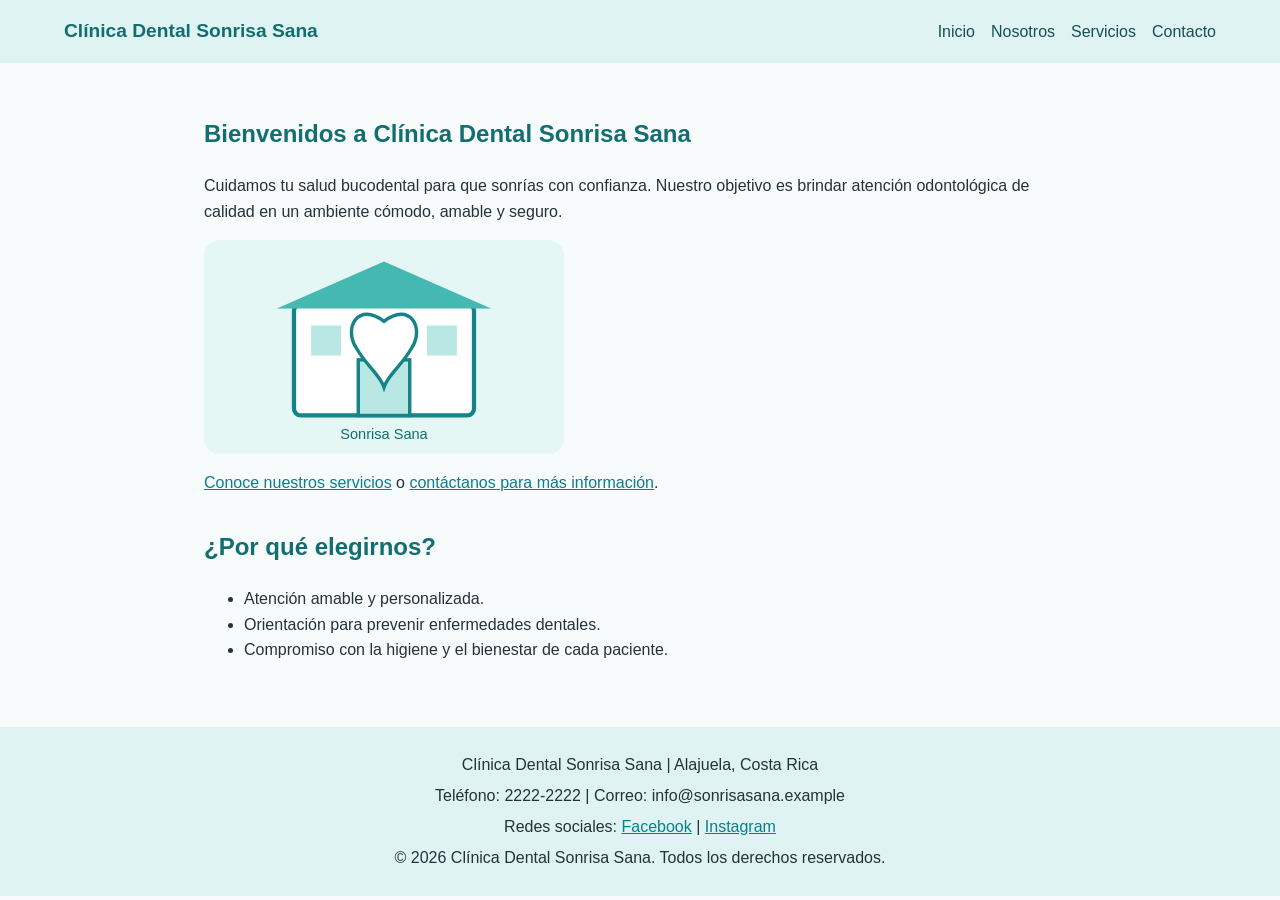
==== index.html @ 0c7095a7 "Subir estructura completa" ====
<!DOCTYPE html>
<html lang="es">
<head>
  <meta charset="UTF-8">
  <meta name="viewport" content="width=device-width, initial-scale=1.0">
  <title>Inicio | Clínica Dental Sonrisa Sana</title>
  <link rel="stylesheet" href="css/estilos.css">
</head>
<body>
  <header class="encabezado">
    <a class="logo" href="index.html">Clínica Dental Sonrisa Sana</a>
    <button class="boton-menu" type="button" aria-label="Abrir menú" aria-expanded="false">
      <span></span><span></span><span></span>
    </button>
    <nav class="menu-principal" aria-label="Menú principal">
      <ul>
        <li><a href="index.html">Inicio</a></li>
        <li><a href="nosotros.html">Nosotros</a></li>
        <li><a href="servicios.html">Servicios</a></li>
        <li><a href="contacto.html">Contacto</a></li>
      </ul>
    </nav>
  </header>

  <main>
    <section class="presentacion">
      <h1>Bienvenidos a Clínica Dental Sonrisa Sana</h1>
      <p>Cuidamos tu salud bucodental para que sonrías con confianza. Nuestro objetivo es brindar atención odontológica de calidad en un ambiente cómodo, amable y seguro.</p>
      <img src="img/clinica-dental.svg" alt="Ilustración de una clínica dental con un diente sonriente">
      <p><a href="servicios.html">Conoce nuestros servicios</a> o <a href="contacto.html">contáctanos para más información</a>.</p>
    </section>
    <section>
      <h2>¿Por qué elegirnos?</h2>
      <ul>
        <li>Atención amable y personalizada.</li>
        <li>Orientación para prevenir enfermedades dentales.</li>
        <li>Compromiso con la higiene y el bienestar de cada paciente.</li>
      </ul>
    </section>
  </main>

  <footer class="pie-pagina">
    <p>Clínica Dental Sonrisa Sana | Alajuela, Costa Rica</p>
    <p>Teléfono: 2222-2222 | Correo: info@sonrisasana.example</p>
    <p>Redes sociales: <a href="https://www.facebook.com/">Facebook</a> | <a href="https://www.instagram.com/">Instagram</a></p>
    <p>&copy; 2026 Clínica Dental Sonrisa Sana. Todos los derechos reservados.</p>
  </footer>
  <script src="js/script.js"></script>
</body>
</html>
---- css/estilos.css ----
/* Estilos base para Clínica Dental Sonrisa Sana */
* { box-sizing: border-box; }
body { margin: 0; font-family: Arial, Helvetica, sans-serif; line-height: 1.6; color: #24323a; background: #f7fbfc; }
.encabezado { background: #dff4f2; padding: 1rem 5%; display: flex; align-items: center; justify-content: space-between; gap: 1rem; flex-wrap: wrap; }
.logo { font-weight: bold; color: #126e70; text-decoration: none; font-size: 1.2rem; }
.menu-principal ul { list-style: none; display: flex; gap: 1rem; padding: 0; margin: 0; }
.menu-principal a { color: #164e52; text-decoration: none; }
.menu-principal a:hover, footer a:hover { text-decoration: underline; }
.boton-menu { display: none; background: transparent; border: 0; padding: .4rem; }
.boton-menu span { display: block; width: 25px; height: 3px; margin: 4px; background: #126e70; }
main { max-width: 1000px; margin: auto; padding: 2rem 5%; min-height: 65vh; }
section { margin-bottom: 2rem; }
h1, h2 { color: #126e70; }
img { display: block; max-width: 100%; width: 360px; height: auto; margin: 1rem 0; }
a { color: #087f8c; }
.formulario-contacto { max-width: 600px; }
.formulario-contacto div { margin-bottom: 1rem; }
label { display: block; font-weight: bold; margin-bottom: .3rem; }
input, textarea { width: 100%; padding: .7rem; border: 1px solid #9ab9bd; border-radius: 4px; font: inherit; }
button[type="submit"] { padding: .7rem 1.2rem; border: 0; border-radius: 4px; background: #126e70; color: white; cursor: pointer; }
.pie-pagina { background: #dff4f2; padding: 1.2rem 5%; text-align: center; }
.pie-pagina p { margin: .35rem 0; }
@media (max-width: 650px) {
  .boton-menu { display: block; }
  .menu-principal { display: none; width: 100%; }
  .menu-principal.abierto { display: block; }
  .menu-principal ul { flex-direction: column; }
}
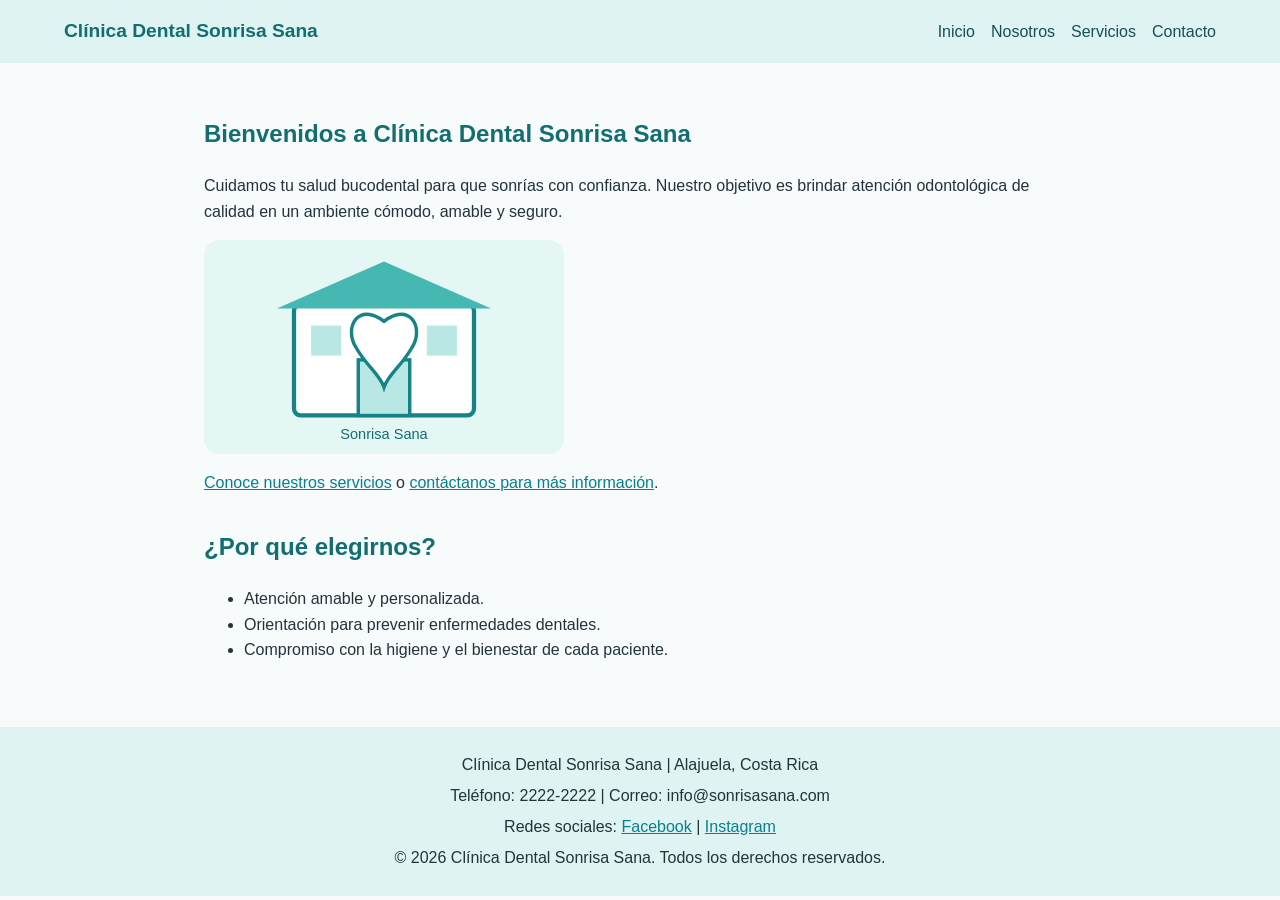
==== commit 3ee4b3e9: "Cambio de correo" ====
--- a/index.html
+++ b/index.html
@@ -41,7 +41,7 @@
 
   <footer class="pie-pagina">
     <p>Clínica Dental Sonrisa Sana | Alajuela, Costa Rica</p>
-    <p>Teléfono: 2222-2222 | Correo: info@sonrisasana.example</p>
+    <p>Teléfono: 2222-2222 | Correo: info@sonrisasana.com</p>
     <p>Redes sociales: <a href="https://www.facebook.com/">Facebook</a> | <a href="https://www.instagram.com/">Instagram</a></p>
     <p>&copy; 2026 Clínica Dental Sonrisa Sana. Todos los derechos reservados.</p>
   </footer>
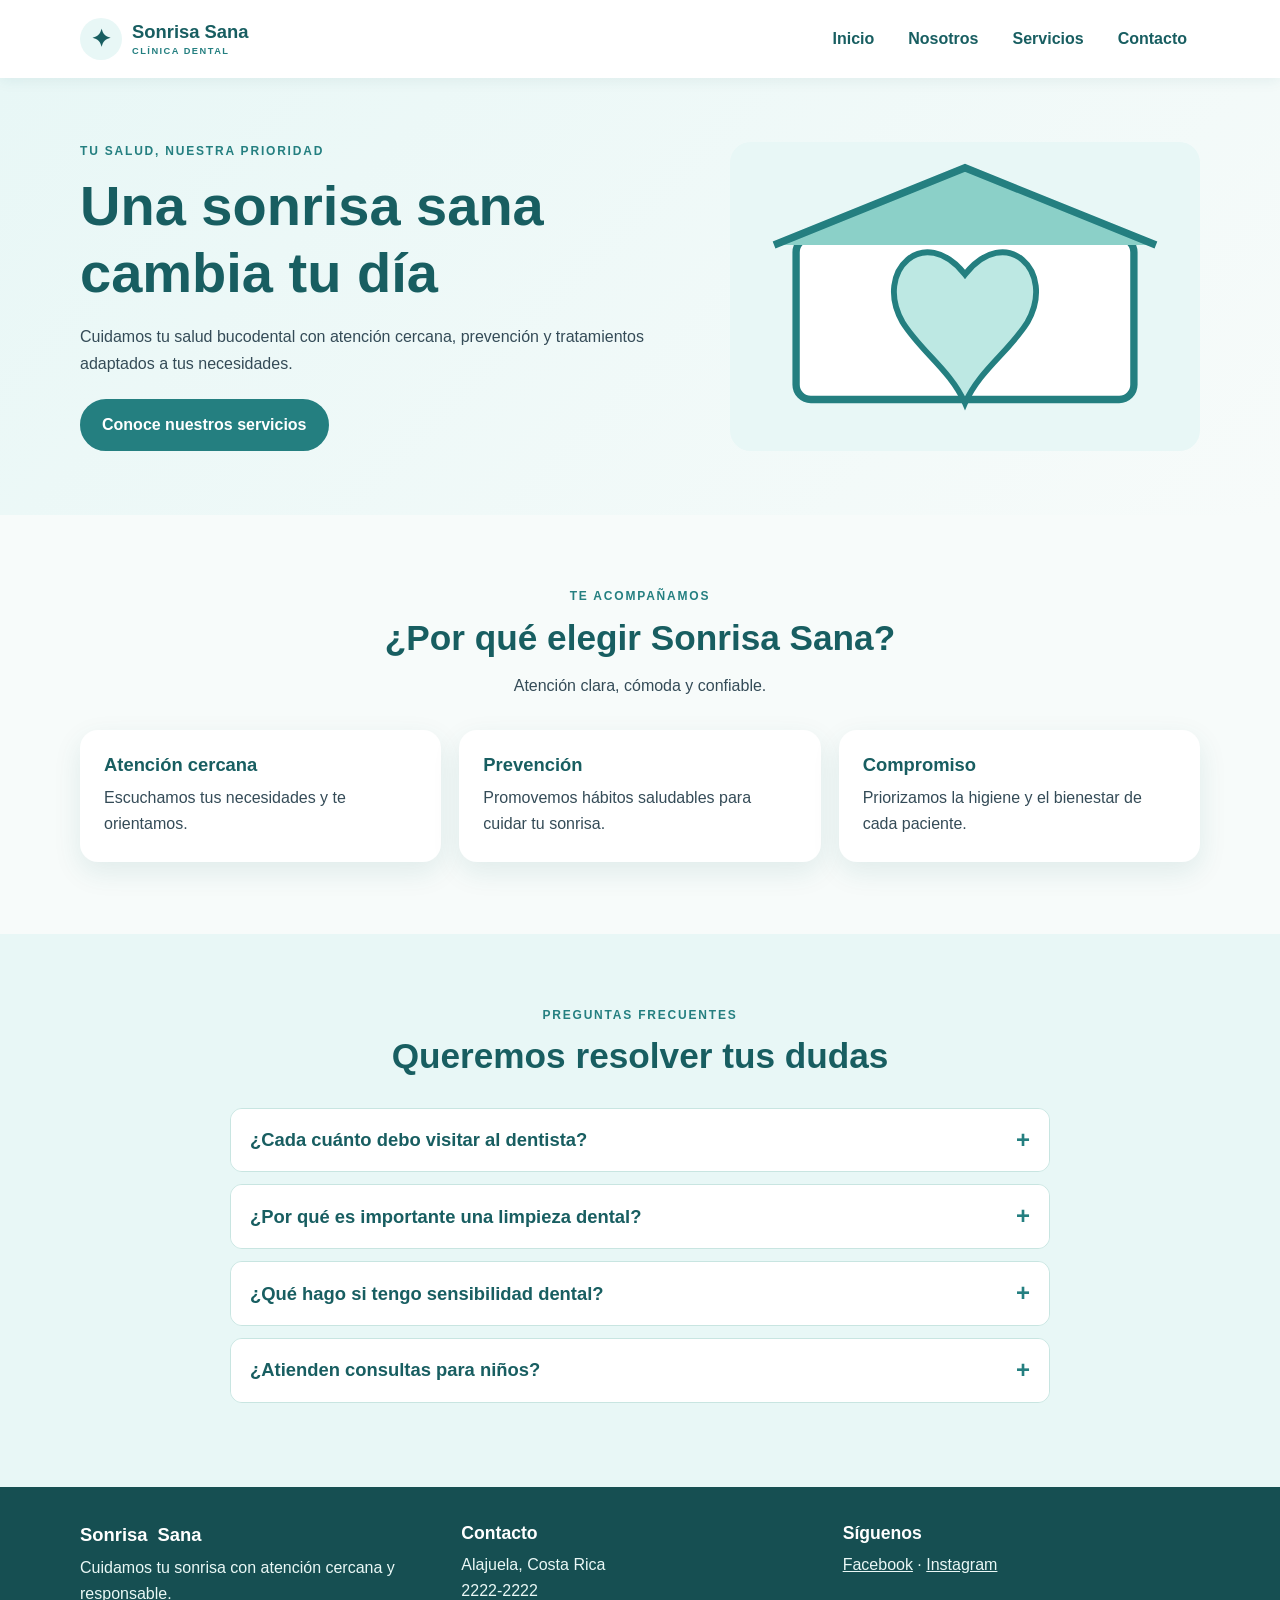
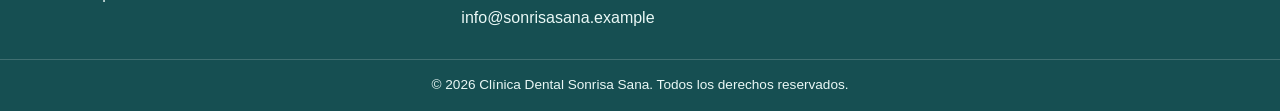
==== commit acb83463: "Avance 2 pagina Sonrisa Sana" ====
--- a/index.html
+++ b/index.html
@@ -1,50 +1,202 @@
-<!DOCTYPE html>
+<!doctype html>
 <html lang="es">
-<head>
-  <meta charset="UTF-8">
-  <meta name="viewport" content="width=device-width, initial-scale=1.0">
-  <title>Inicio | Clínica Dental Sonrisa Sana</title>
-  <link rel="stylesheet" href="css/estilos.css">
-</head>
-<body>
-  <header class="encabezado">
-    <a class="logo" href="index.html">Clínica Dental Sonrisa Sana</a>
-    <button class="boton-menu" type="button" aria-label="Abrir menú" aria-expanded="false">
-      <span></span><span></span><span></span>
-    </button>
-    <nav class="menu-principal" aria-label="Menú principal">
-      <ul>
-        <li><a href="index.html">Inicio</a></li>
-        <li><a href="nosotros.html">Nosotros</a></li>
-        <li><a href="servicios.html">Servicios</a></li>
-        <li><a href="contacto.html">Contacto</a></li>
-      </ul>
-    </nav>
-  </header>
-
-  <main>
-    <section class="presentacion">
-      <h1>Bienvenidos a Clínica Dental Sonrisa Sana</h1>
-      <p>Cuidamos tu salud bucodental para que sonrías con confianza. Nuestro objetivo es brindar atención odontológica de calidad en un ambiente cómodo, amable y seguro.</p>
-      <img src="img/clinica-dental.svg" alt="Ilustración de una clínica dental con un diente sonriente">
-      <p><a href="servicios.html">Conoce nuestros servicios</a> o <a href="contacto.html">contáctanos para más información</a>.</p>
-    </section>
-    <section>
-      <h2>¿Por qué elegirnos?</h2>
-      <ul>
-        <li>Atención amable y personalizada.</li>
-        <li>Orientación para prevenir enfermedades dentales.</li>
-        <li>Compromiso con la higiene y el bienestar de cada paciente.</li>
-      </ul>
-    </section>
-  </main>
-
-  <footer class="pie-pagina">
-    <p>Clínica Dental Sonrisa Sana | Alajuela, Costa Rica</p>
-    <p>Teléfono: 2222-2222 | Correo: info@sonrisasana.com</p>
-    <p>Redes sociales: <a href="https://www.facebook.com/">Facebook</a> | <a href="https://www.instagram.com/">Instagram</a></p>
-    <p>&copy; 2026 Clínica Dental Sonrisa Sana. Todos los derechos reservados.</p>
-  </footer>
-  <script src="js/script.js"></script>
-</body>
+  <head>
+    <meta charset="UTF-8" />
+    <meta name="viewport" content="width=device-width, initial-scale=1.0" />
+    <meta
+      name="description"
+      content="Clínica Dental Sonrisa Sana en Alajuela, Costa Rica."
+    />
+    <title>Inicio | Clínica Dental Sonrisa Sana</title>
+    <link rel="stylesheet" href="css/estilos.css" />
+  </head>
+  <body>
+    <header class="encabezado">
+      <div class="contenedor barra-superior">
+        <a class="logo" href="index.html"
+          ><span class="logo-icono">✦</span
+          ><span
+            >Sonrisa <strong>Sana</strong><small>CLÍNICA DENTAL</small></span
+          ></a
+        ><button
+          class="boton-menu"
+          type="button"
+          aria-label="Abrir menú"
+          aria-expanded="false"
+          aria-controls="menu-principal"
+        >
+          <span></span><span></span><span></span>
+        </button>
+        <nav
+          class="menu-principal"
+          id="menu-principal"
+          aria-label="Menú principal"
+        >
+          <ul>
+            <li><a href="index.html">Inicio</a></li>
+            <li><a href="nosotros.html">Nosotros</a></li>
+            <li><a href="servicios.html">Servicios</a></li>
+            <li><a href="contacto.html">Contacto</a></li>
+          </ul>
+        </nav>
+      </div>
+    </header>
+    <main>
+      <section class="portada">
+        <div class="contenedor portada-contenido">
+          <div class="portada-texto">
+            <p class="etiqueta">TU SALUD, NUESTRA PRIORIDAD</p>
+            <h1>Una sonrisa sana cambia tu día</h1>
+            <p>
+              Cuidamos tu salud bucodental con atención cercana, prevención y
+              tratamientos adaptados a tus necesidades.
+            </p>
+            <a class="boton" href="servicios.html">Conoce nuestros servicios</a>
+          </div>
+          <img
+            class="imagen-portada"
+            src="img/clinica.svg"
+            alt="Ilustración de la Clínica Dental Sonrisa Sana"
+          />
+        </div>
+      </section>
+      <section class="seccion contenedor">
+        <div class="encabezado-seccion">
+          <p class="etiqueta">TE ACOMPAÑAMOS</p>
+          <h2>¿Por qué elegir Sonrisa Sana?</h2>
+          <p>Atención clara, cómoda y confiable.</p>
+        </div>
+        <div class="beneficios">
+          <article>
+            <h3>Atención cercana</h3>
+            <p>Escuchamos tus necesidades y te orientamos.</p>
+          </article>
+          <article>
+            <h3>Prevención</h3>
+            <p>Promovemos hábitos saludables para cuidar tu sonrisa.</p>
+          </article>
+          <article>
+            <h3>Compromiso</h3>
+            <p>Priorizamos la higiene y el bienestar de cada paciente.</p>
+          </article>
+        </div>
+      </section>
+      <section class="seccion seccion-color">
+        <div class="contenedor">
+          <div class="encabezado-seccion">
+            <p class="etiqueta">PREGUNTAS FRECUENTES</p>
+            <h2>Queremos resolver tus dudas</h2>
+          </div>
+          <div class="accordion">
+            <article class="accordion-item">
+              <h3>
+                <button
+                  class="accordion-titulo"
+                  type="button"
+                  aria-expanded="false"
+                >
+                  ¿Cada cuánto debo visitar al dentista?<span aria-hidden="true"
+                    >+</span
+                  >
+                </button>
+              </h3>
+              <div class="accordion-contenido">
+                <p>
+                  La frecuencia depende de las necesidades de cada persona. Se
+                  recomiendan controles periódicos según la indicación del
+                  profesional.
+                </p>
+              </div>
+            </article>
+            <article class="accordion-item">
+              <h3>
+                <button
+                  class="accordion-titulo"
+                  type="button"
+                  aria-expanded="false"
+                >
+                  ¿Por qué es importante una limpieza dental?<span
+                    aria-hidden="true"
+                    >+</span
+                  >
+                </button>
+              </h3>
+              <div class="accordion-contenido">
+                <p>
+                  La limpieza profesional ayuda a retirar placa y sarro que no
+                  siempre se eliminan con el cepillado diario.
+                </p>
+              </div>
+            </article>
+            <article class="accordion-item">
+              <h3>
+                <button
+                  class="accordion-titulo"
+                  type="button"
+                  aria-expanded="false"
+                >
+                  ¿Qué hago si tengo sensibilidad dental?<span
+                    aria-hidden="true"
+                    >+</span
+                  >
+                </button>
+              </h3>
+              <div class="accordion-contenido">
+                <p>
+                  Solicita una valoración para identificar la causa y recibir
+                  recomendaciones adecuadas. Evita automedicarte.
+                </p>
+              </div>
+            </article>
+            <article class="accordion-item">
+              <h3>
+                <button
+                  class="accordion-titulo"
+                  type="button"
+                  aria-expanded="false"
+                >
+                  ¿Atienden consultas para niños?<span aria-hidden="true"
+                    >+</span
+                  >
+                </button>
+              </h3>
+              <div class="accordion-contenido">
+                <p>
+                  La atención infantil debe adaptarse a la edad y necesidades de
+                  cada niño. Contáctanos para consultar disponibilidad.
+                </p>
+              </div>
+            </article>
+          </div>
+        </div>
+      </section>
+    </main>
+    <footer class="pie-pagina">
+      <div class="contenedor footer-contenido">
+        <div>
+          <a class="logo logo-footer" href="index.html"
+            >Sonrisa <strong>Sana</strong></a
+          >
+          <p>Cuidamos tu sonrisa con atención cercana y responsable.</p>
+        </div>
+        <div>
+          <h2>Contacto</h2>
+          <p>Alajuela, Costa Rica</p>
+          <p>2222-2222</p>
+          <p>info@sonrisasana.example</p>
+        </div>
+        <div>
+          <h2>Síguenos</h2>
+          <p>
+            <a href="https://www.facebook.com/">Facebook</a> ·
+            <a href="https://www.instagram.com/">Instagram</a>
+          </p>
+        </div>
+      </div>
+      <p class="copyright">
+        © 2026 Clínica Dental Sonrisa Sana. Todos los derechos reservados.
+      </p>
+    </footer>
+    <script src="js/script.js" defer></script>
+  </body>
 </html>
--- a/css/estilos.css
+++ b/css/estilos.css
@@ -1,28 +1,510 @@
-/* Estilos base para Clínica Dental Sonrisa Sana */
-* { box-sizing: border-box; }
-body { margin: 0; font-family: Arial, Helvetica, sans-serif; line-height: 1.6; color: #24323a; background: #f7fbfc; }
-.encabezado { background: #dff4f2; padding: 1rem 5%; display: flex; align-items: center; justify-content: space-between; gap: 1rem; flex-wrap: wrap; }
-.logo { font-weight: bold; color: #126e70; text-decoration: none; font-size: 1.2rem; }
-.menu-principal ul { list-style: none; display: flex; gap: 1rem; padding: 0; margin: 0; }
-.menu-principal a { color: #164e52; text-decoration: none; }
-.menu-principal a:hover, footer a:hover { text-decoration: underline; }
-.boton-menu { display: none; background: transparent; border: 0; padding: .4rem; }
-.boton-menu span { display: block; width: 25px; height: 3px; margin: 4px; background: #126e70; }
-main { max-width: 1000px; margin: auto; padding: 2rem 5%; min-height: 65vh; }
-section { margin-bottom: 2rem; }
-h1, h2 { color: #126e70; }
-img { display: block; max-width: 100%; width: 360px; height: auto; margin: 1rem 0; }
-a { color: #087f8c; }
-.formulario-contacto { max-width: 600px; }
-.formulario-contacto div { margin-bottom: 1rem; }
-label { display: block; font-weight: bold; margin-bottom: .3rem; }
-input, textarea { width: 100%; padding: .7rem; border: 1px solid #9ab9bd; border-radius: 4px; font: inherit; }
-button[type="submit"] { padding: .7rem 1.2rem; border: 0; border-radius: 4px; background: #126e70; color: white; cursor: pointer; }
-.pie-pagina { background: #dff4f2; padding: 1.2rem 5%; text-align: center; }
-.pie-pagina p { margin: .35rem 0; }
-@media (max-width: 650px) {
-  .boton-menu { display: block; }
-  .menu-principal { display: none; width: 100%; }
-  .menu-principal.abierto { display: block; }
-  .menu-principal ul { flex-direction: column; }
-}
+*,
+:before,
+:after {
+  box-sizing: border-box;
+}
+html {
+  scroll-behavior: smooth;
+}
+body,
+h1,
+h2,
+h3,
+p,
+ul {
+  margin: 0;
+}
+img {
+  display: block;
+  max-width: 100%;
+}
+button,
+input,
+textarea {
+  font: inherit;
+}
+:root {
+  --principal: #247f80;
+  --oscuro: #185e61;
+  --acento: #8bd0c8;
+  --fondo: #f7fbfa;
+  --suave: #e8f7f6;
+  --texto: #344b57;
+  --blanco: #fff;
+  --ancho: 1120px;
+  --radio: 18px;
+  --sombra: 0 10px 28px rgba(24, 94, 97, 0.1);
+}
+body {
+  font-family: Arial, Helvetica, sans-serif;
+  line-height: 1.65;
+  color: var(--texto);
+  background: var(--fondo);
+}
+a {
+  color: var(--principal);
+}
+.contenedor {
+  width: min(100% - 32px, var(--ancho));
+  margin-inline: auto;
+}
+.encabezado {
+  position: relative;
+  z-index: 10;
+  background: var(--blanco);
+  box-shadow: 0 2px 14px rgba(24, 94, 97, 0.08);
+}
+.barra-superior {
+  min-height: 78px;
+  display: flex;
+  align-items: center;
+  justify-content: space-between;
+  gap: 18px;
+}
+.logo {
+  display: inline-flex;
+  align-items: center;
+  gap: 10px;
+  color: var(--oscuro);
+  text-decoration: none;
+  font-size: 1.15rem;
+  font-weight: bold;
+  line-height: 1.15;
+}
+.logo small {
+  display: block;
+  margin-top: 4px;
+  color: var(--principal);
+  font-size: 0.58rem;
+  letter-spacing: 0.16em;
+}
+.logo-icono {
+  display: grid;
+  place-items: center;
+  width: 42px;
+  height: 42px;
+  border-radius: 50%;
+  background: var(--suave);
+  font-size: 1.5rem;
+}
+.boton-menu {
+  display: flex;
+  flex-direction: column;
+  justify-content: center;
+  gap: 6px;
+  width: 46px;
+  height: 46px;
+  padding: 10px;
+  border: 0;
+  border-radius: 10px;
+  background: var(--suave);
+  cursor: pointer;
+}
+.boton-menu span {
+  width: 100%;
+  height: 3px;
+  border-radius: 4px;
+  background: var(--oscuro);
+  transition:
+    transform 0.25s,
+    opacity 0.25s;
+}
+.boton-menu.activo span:first-child {
+  transform: translateY(9px) rotate(45deg);
+}
+.boton-menu.activo span:nth-child(2) {
+  opacity: 0;
+}
+.boton-menu.activo span:last-child {
+  transform: translateY(-9px) rotate(-45deg);
+}
+.menu-principal {
+  display: none;
+  position: absolute;
+  top: 78px;
+  left: 0;
+  width: 100%;
+  padding: 12px 16px 20px;
+  background: var(--blanco);
+  box-shadow: var(--sombra);
+}
+.menu-principal.abierto {
+  display: block;
+}
+.menu-principal ul {
+  display: flex;
+  flex-direction: column;
+  gap: 4px;
+  padding: 0;
+  list-style: none;
+}
+.menu-principal a {
+  display: block;
+  padding: 11px 14px;
+  border-radius: 9px;
+  color: var(--oscuro);
+  font-weight: bold;
+  text-decoration: none;
+}
+.menu-principal a:hover,
+.menu-principal a:focus {
+  background: var(--suave);
+}
+.portada {
+  padding: 52px 0;
+  background: linear-gradient(135deg, var(--suave), var(--fondo));
+}
+.portada-contenido {
+  display: flex;
+  flex-direction: column;
+  align-items: center;
+  gap: 30px;
+}
+.portada-texto {
+  flex: 1;
+}
+.etiqueta {
+  margin-bottom: 10px;
+  color: var(--principal);
+  font-size: 0.75rem;
+  font-weight: 800;
+  letter-spacing: 0.15em;
+}
+h1,
+h2,
+h3 {
+  color: var(--oscuro);
+  line-height: 1.2;
+}
+h1 {
+  margin-bottom: 18px;
+  font-size: clamp(2rem, 8vw, 3.5rem);
+}
+h2 {
+  margin-bottom: 14px;
+  font-size: clamp(1.55rem, 5vw, 2.2rem);
+}
+h3 {
+  margin-bottom: 9px;
+  font-size: 1.15rem;
+}
+.portada-texto > p:not(.etiqueta),
+.pagina-hero p:not(.etiqueta) {
+  max-width: 620px;
+  margin-bottom: 22px;
+}
+.imagen-portada {
+  width: 100%;
+  max-width: 470px;
+  border-radius: var(--radio);
+}
+.boton {
+  display: inline-flex;
+  align-items: center;
+  justify-content: center;
+  min-height: 46px;
+  padding: 11px 20px;
+  border: 2px solid var(--principal);
+  border-radius: 999px;
+  color: var(--blanco);
+  background: var(--principal);
+  font-weight: bold;
+  text-decoration: none;
+  cursor: pointer;
+  transition:
+    transform 0.2s,
+    background 0.2s;
+}
+.boton:hover {
+  transform: translateY(-2px);
+  background: var(--oscuro);
+}
+.boton-secundario {
+  min-height: 40px;
+  padding: 8px 17px;
+  color: var(--principal);
+  background: transparent;
+  font-size: 0.9rem;
+}
+.boton-secundario:hover {
+  color: var(--blanco);
+}
+.seccion {
+  padding-block: 52px;
+}
+.seccion-color {
+  background: var(--suave);
+}
+.encabezado-seccion {
+  max-width: 680px;
+  margin: 0 auto 30px;
+  text-align: center;
+}
+.encabezado-seccion p:not(.etiqueta) {
+  margin-top: 8px;
+}
+.beneficios {
+  display: flex;
+  flex-wrap: wrap;
+  gap: 18px;
+}
+.beneficios article {
+  flex: 1 1 220px;
+  padding: 24px;
+  border-radius: var(--radio);
+  background: var(--blanco);
+  box-shadow: var(--sombra);
+}
+.pagina-hero {
+  padding: 42px 0;
+  background: var(--suave);
+}
+.pagina-hero h1 {
+  font-size: clamp(2rem, 7vw, 3rem);
+}
+.dos-columnas {
+  display: flex;
+  flex-direction: column;
+  gap: 28px;
+  align-items: center;
+}
+.imagen-contenido {
+  width: 100%;
+  max-width: 430px;
+  border-radius: var(--radio);
+}
+.dos-columnas h3 {
+  margin-top: 18px;
+}
+.cards {
+  display: flex;
+  flex-wrap: wrap;
+  gap: 20px;
+}
+.card {
+  flex: 1 1 100%;
+  min-width: 0;
+  overflow: hidden;
+  border-radius: var(--radio);
+  background: var(--blanco);
+  box-shadow: var(--sombra);
+  transition:
+    transform 0.25s,
+    box-shadow 0.25s;
+}
+.card:hover {
+  transform: translateY(-5px);
+  box-shadow: 0 16px 32px rgba(24, 94, 97, 0.16);
+}
+.card img {
+  width: 100%;
+  aspect-ratio: 16/10;
+  object-fit: cover;
+  background: var(--suave);
+}
+.card-contenido {
+  display: flex;
+  flex-direction: column;
+  align-items: flex-start;
+  gap: 12px;
+  padding: 20px;
+  height: calc(100% - 1px);
+}
+.card-contenido p {
+  flex-grow: 1;
+}
+.accordion {
+  max-width: 820px;
+  margin-inline: auto;
+}
+.accordion-item {
+  margin-bottom: 12px;
+  overflow: hidden;
+  border: 1px solid #c8e5e1;
+  border-radius: 12px;
+  background: var(--blanco);
+}
+.accordion-item h3 {
+  margin: 0;
+}
+.accordion-titulo {
+  display: flex;
+  align-items: center;
+  justify-content: space-between;
+  gap: 16px;
+  width: 100%;
+  padding: 17px 19px;
+  border: 0;
+  color: var(--oscuro);
+  background: var(--blanco);
+  text-align: left;
+  font-weight: bold;
+  cursor: pointer;
+}
+.accordion-titulo span {
+  color: var(--principal);
+  font-size: 1.5rem;
+}
+.accordion-contenido {
+  display: none;
+  padding: 0 19px 18px;
+}
+.accordion-item.activo .accordion-contenido {
+  display: block;
+}
+.accordion-item.activo .accordion-titulo {
+  color: var(--principal);
+}
+.contacto-layout {
+  display: flex;
+  flex-direction: column;
+  gap: 32px;
+}
+.formulario-contacto {
+  display: grid;
+  gap: 16px;
+  width: 100%;
+  padding: 24px;
+  border-radius: var(--radio);
+  background: var(--blanco);
+  box-shadow: var(--sombra);
+}
+.formulario-contacto label {
+  display: block;
+  margin-bottom: 6px;
+  color: var(--oscuro);
+  font-weight: bold;
+}
+.formulario-contacto input,
+.formulario-contacto textarea {
+  width: 100%;
+  padding: 12px;
+  border: 1px solid #b8d8d4;
+  border-radius: 9px;
+  color: var(--texto);
+  background: #fcfefe;
+}
+.formulario-contacto input:focus,
+.formulario-contacto textarea:focus {
+  outline: 2px solid var(--acento);
+  border-color: var(--principal);
+}
+.nota {
+  color: #63777d;
+  font-size: 0.85rem;
+}
+.pie-pagina {
+  padding-top: 36px;
+  color: #eaf8f6;
+  background: #164f52;
+}
+.footer-contenido {
+  display: flex;
+  flex-direction: column;
+  gap: 24px;
+  padding-bottom: 28px;
+}
+.pie-pagina h2,
+.pie-pagina .logo {
+  color: var(--blanco);
+}
+.pie-pagina h2 {
+  margin-bottom: 8px;
+  font-size: 1.1rem;
+}
+.pie-pagina a {
+  color: #eaf8f6;
+}
+.logo-footer {
+  margin-bottom: 10px;
+}
+.copyright {
+  padding: 14px 16px;
+  border-top: 1px solid rgba(255, 255, 255, 0.18);
+  text-align: center;
+  font-size: 0.85rem;
+}
+@media (min-width: 501px) {
+  .contenedor {
+    width: min(100% - 48px, var(--ancho));
+  }
+  .portada {
+    padding-block: 64px;
+  }
+  .beneficios article {
+    flex-basis: 45%;
+  }
+  .card {
+    flex-basis: calc(50% - 10px);
+  }
+  .footer-contenido {
+    flex-direction: row;
+    flex-wrap: wrap;
+    justify-content: space-between;
+  }
+  .footer-contenido > div {
+    flex: 1 1 180px;
+  }
+}
+@media (min-width: 701px) {
+  .contenedor {
+    width: min(100% - 64px, var(--ancho));
+  }
+  .portada-contenido {
+    flex-direction: row;
+    justify-content: space-between;
+  }
+  .portada-texto {
+    flex-basis: 52%;
+  }
+  .imagen-portada {
+    flex-basis: 42%;
+  }
+  .dos-columnas {
+    flex-direction: row;
+    align-items: flex-start;
+  }
+  .dos-columnas > * {
+    flex: 1 1 50%;
+  }
+  .card {
+    flex-basis: calc(50% - 10px);
+  }
+  .contacto-layout {
+    flex-direction: row;
+    align-items: flex-start;
+  }
+  .contacto-layout > * {
+    flex: 1 1 50%;
+  }
+}
+@media (min-width: 991px) {
+  .boton-menu {
+    display: none;
+  }
+  .menu-principal {
+    display: block;
+    position: static;
+    width: auto;
+    padding: 0;
+    background: transparent;
+    box-shadow: none;
+  }
+  .menu-principal ul {
+    flex-direction: row;
+    align-items: center;
+    gap: 8px;
+  }
+  .menu-principal a {
+    padding: 10px 13px;
+  }
+  .card {
+    flex-basis: calc((100% - 40px) / 3);
+  }
+  .beneficios article {
+    flex-basis: calc((100% - 36px) / 3);
+  }
+  .seccion {
+    padding-block: 72px;
+  }
+}
